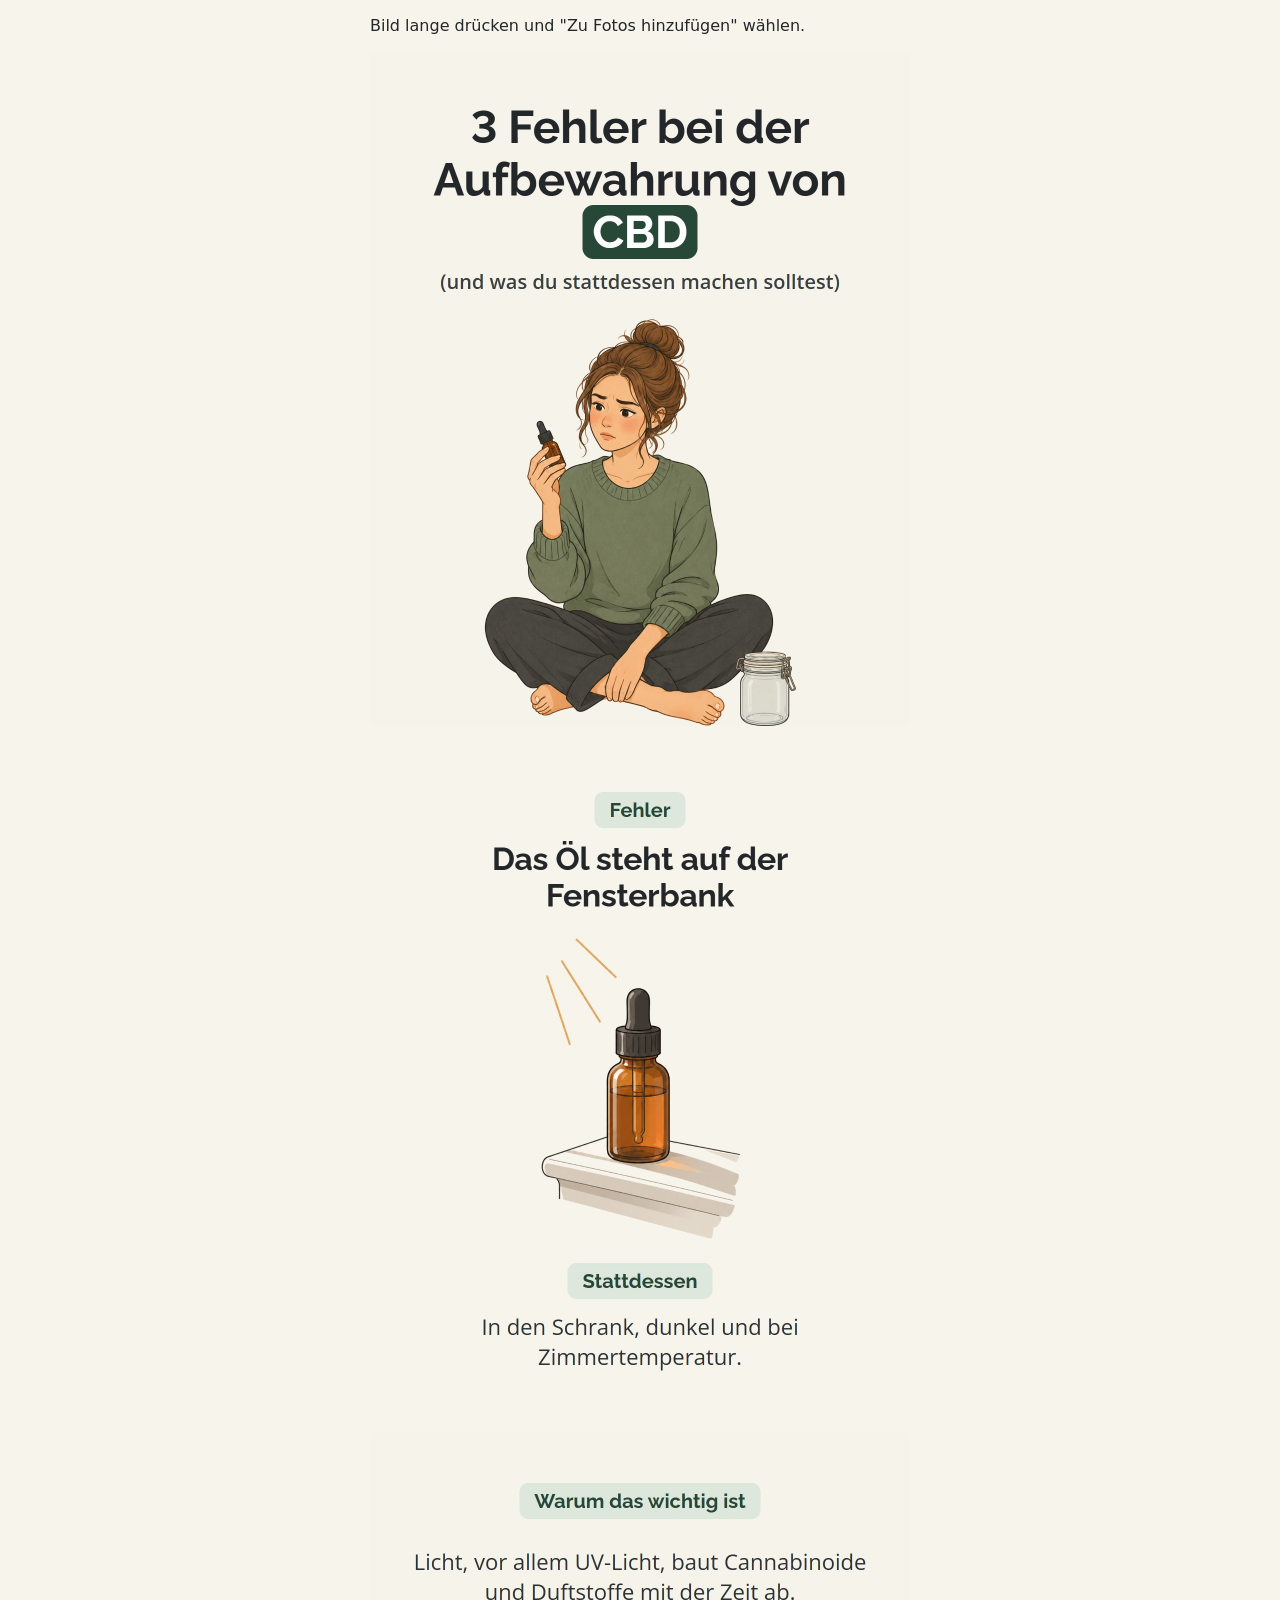
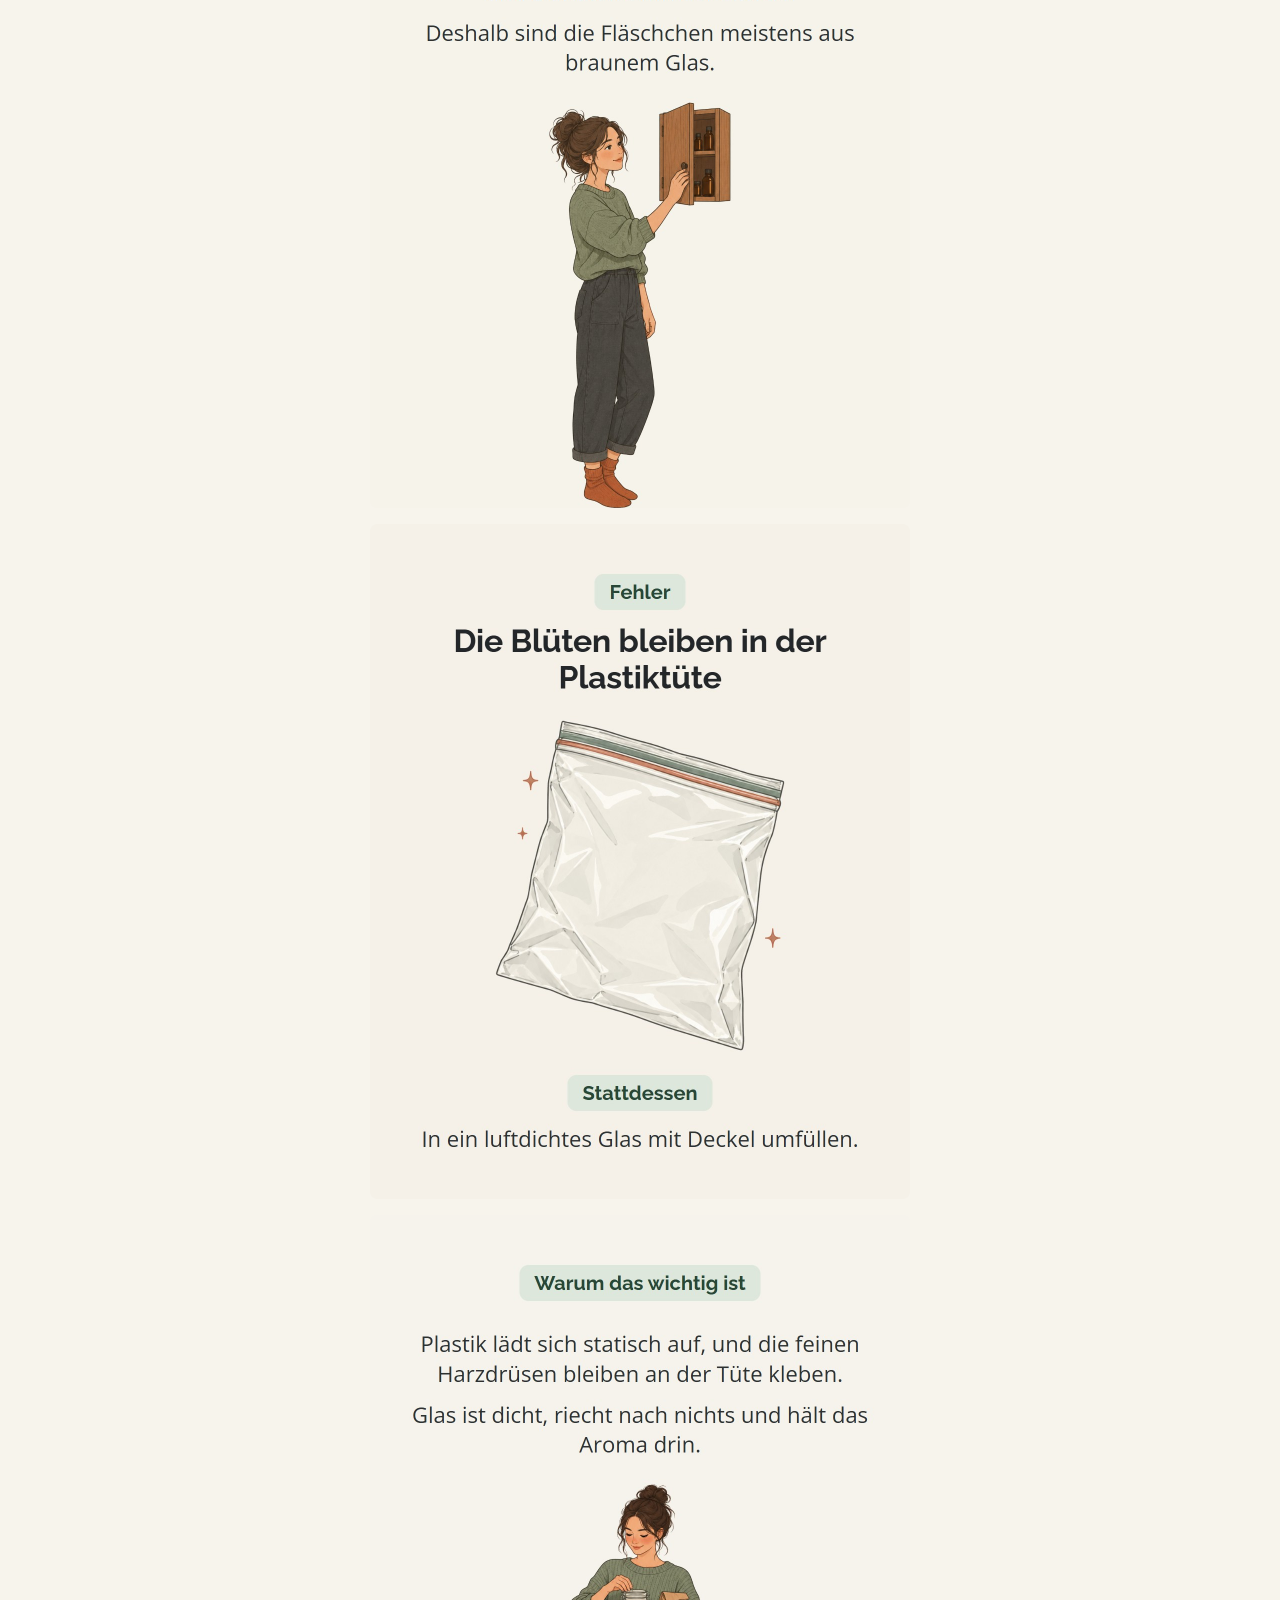
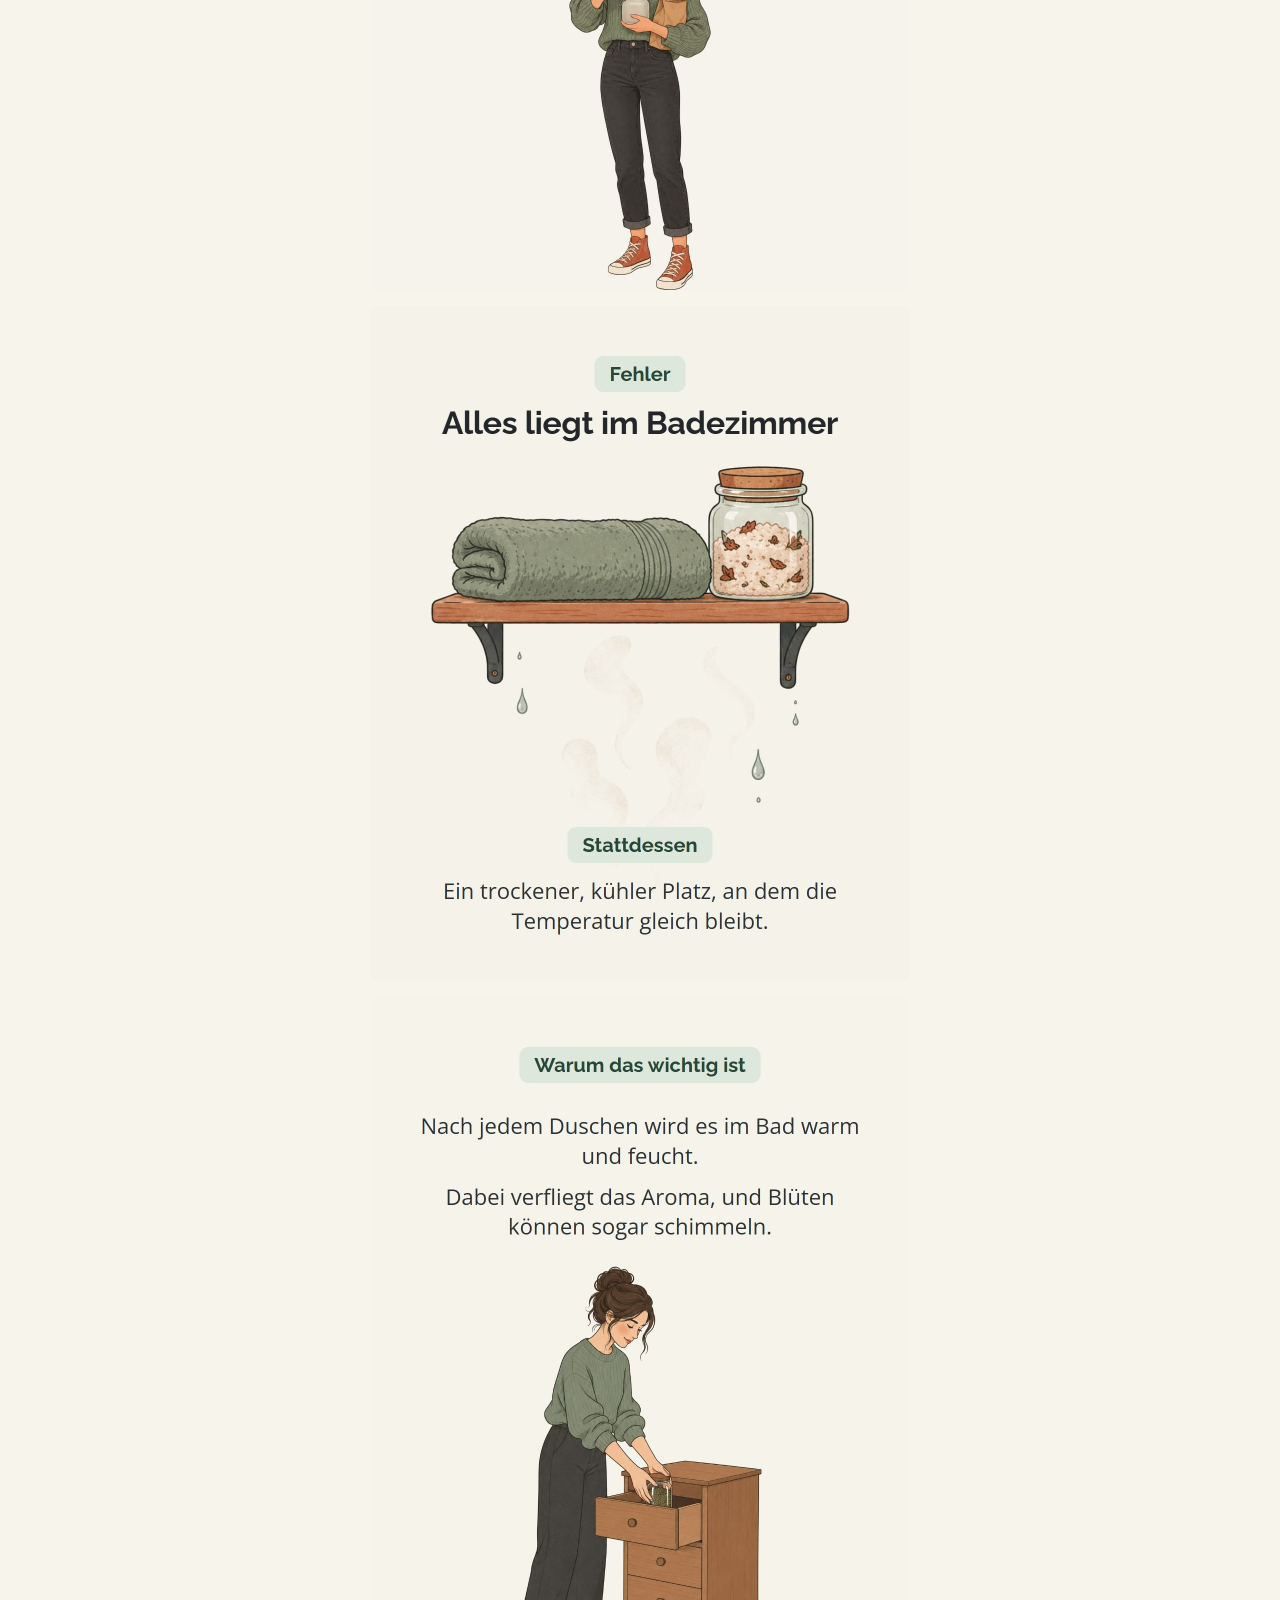
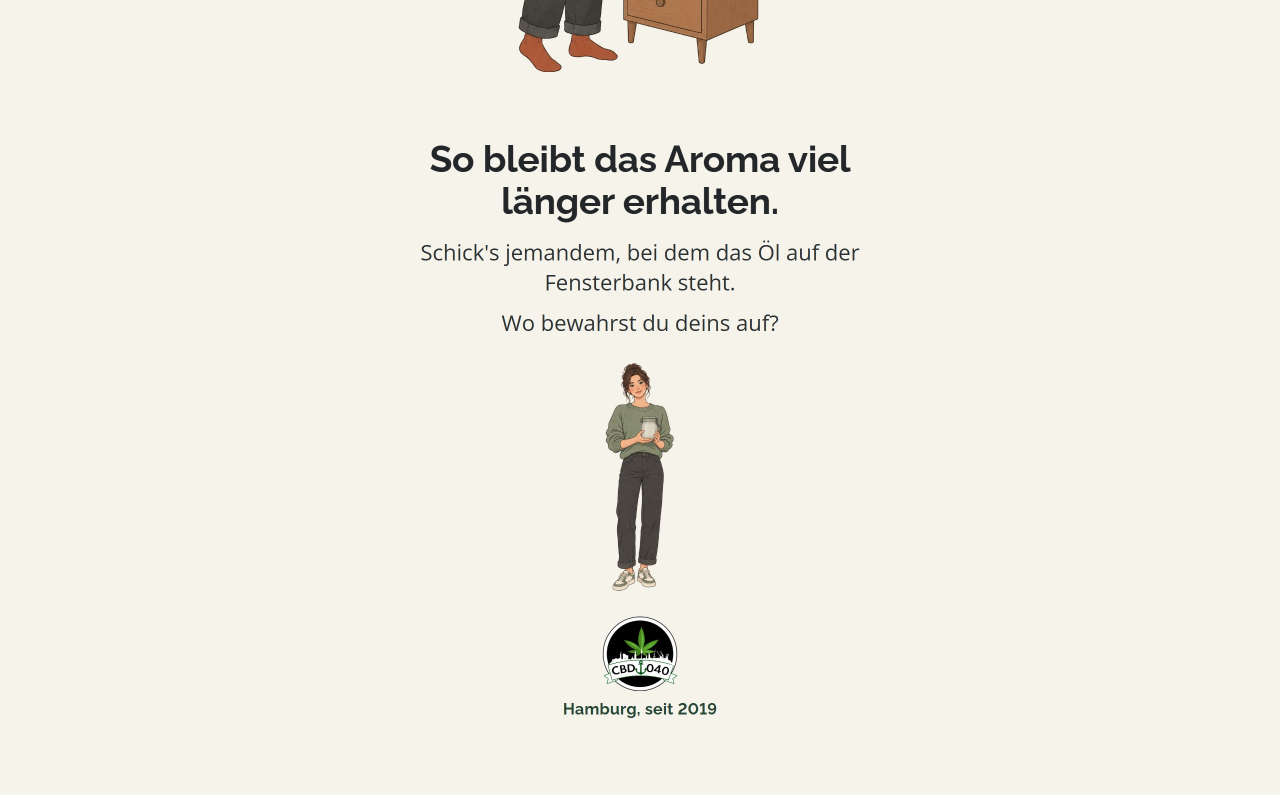
==== p/1028-ig/index.html @ 7aa8cf13 "Slides 28.10.: Aufbewahrung im Fehler-Stattdessen-Aufbau Co-Authored-By: Claude Opus 5.5 <noreply@an" ====
<!doctype html><html lang="de"><head><meta charset="utf-8"><meta name="viewport" content="width=device-width,initial-scale=1"><meta name="robots" content="noindex"><title>CBD040 Slides</title>
<style>body{margin:0;padding:16px;background:#f7f4ec;font:16px system-ui,sans-serif;color:#23272a}img{display:block;width:100%;max-width:540px;margin:0 auto 16px;border-radius:8px}p{max-width:540px;margin:0 auto 16px}</style></head>
<body><p>Bild lange drücken und "Zu Fotos hinzufügen" wählen.</p>
<img src="slide-01.jpg"><img src="slide-02.jpg"><img src="slide-03.jpg"><img src="slide-04.jpg"><img src="slide-05.jpg"><img src="slide-06.jpg"><img src="slide-07.jpg"><img src="slide-08.jpg">
</body></html>
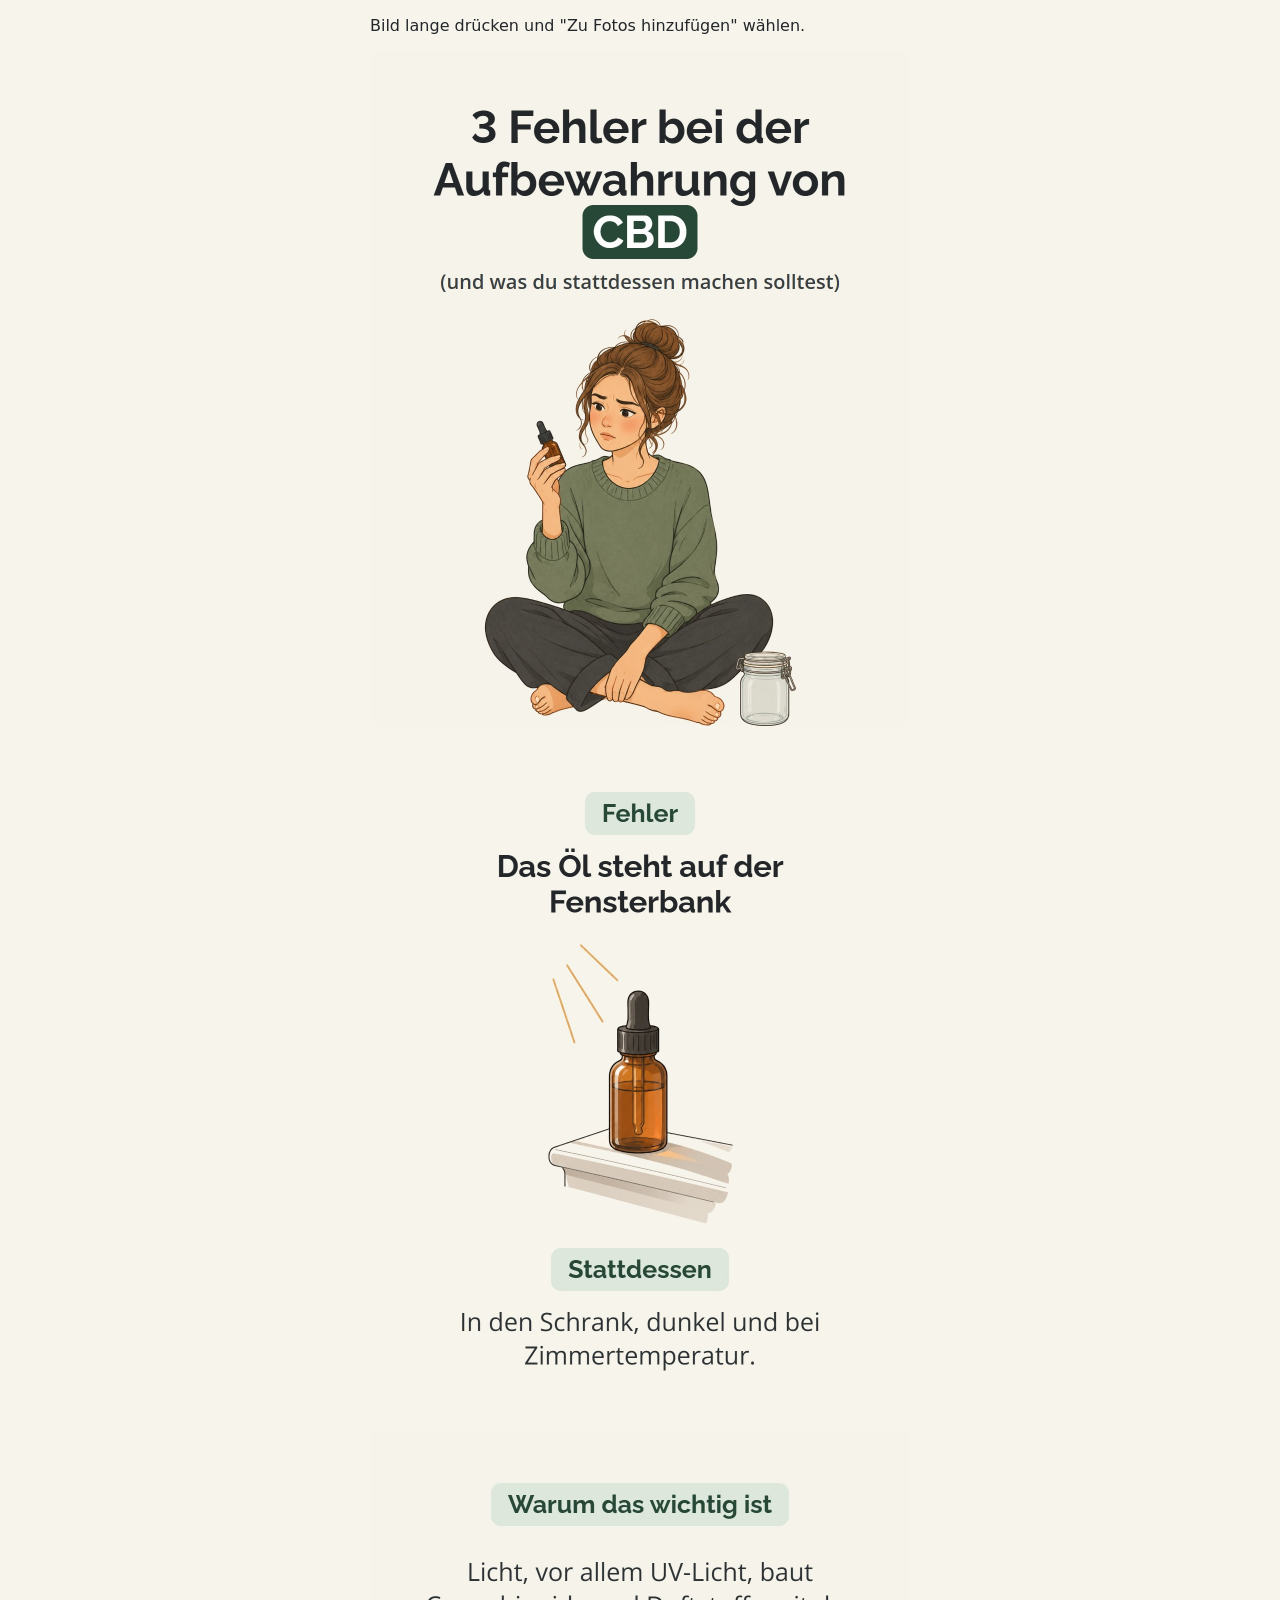
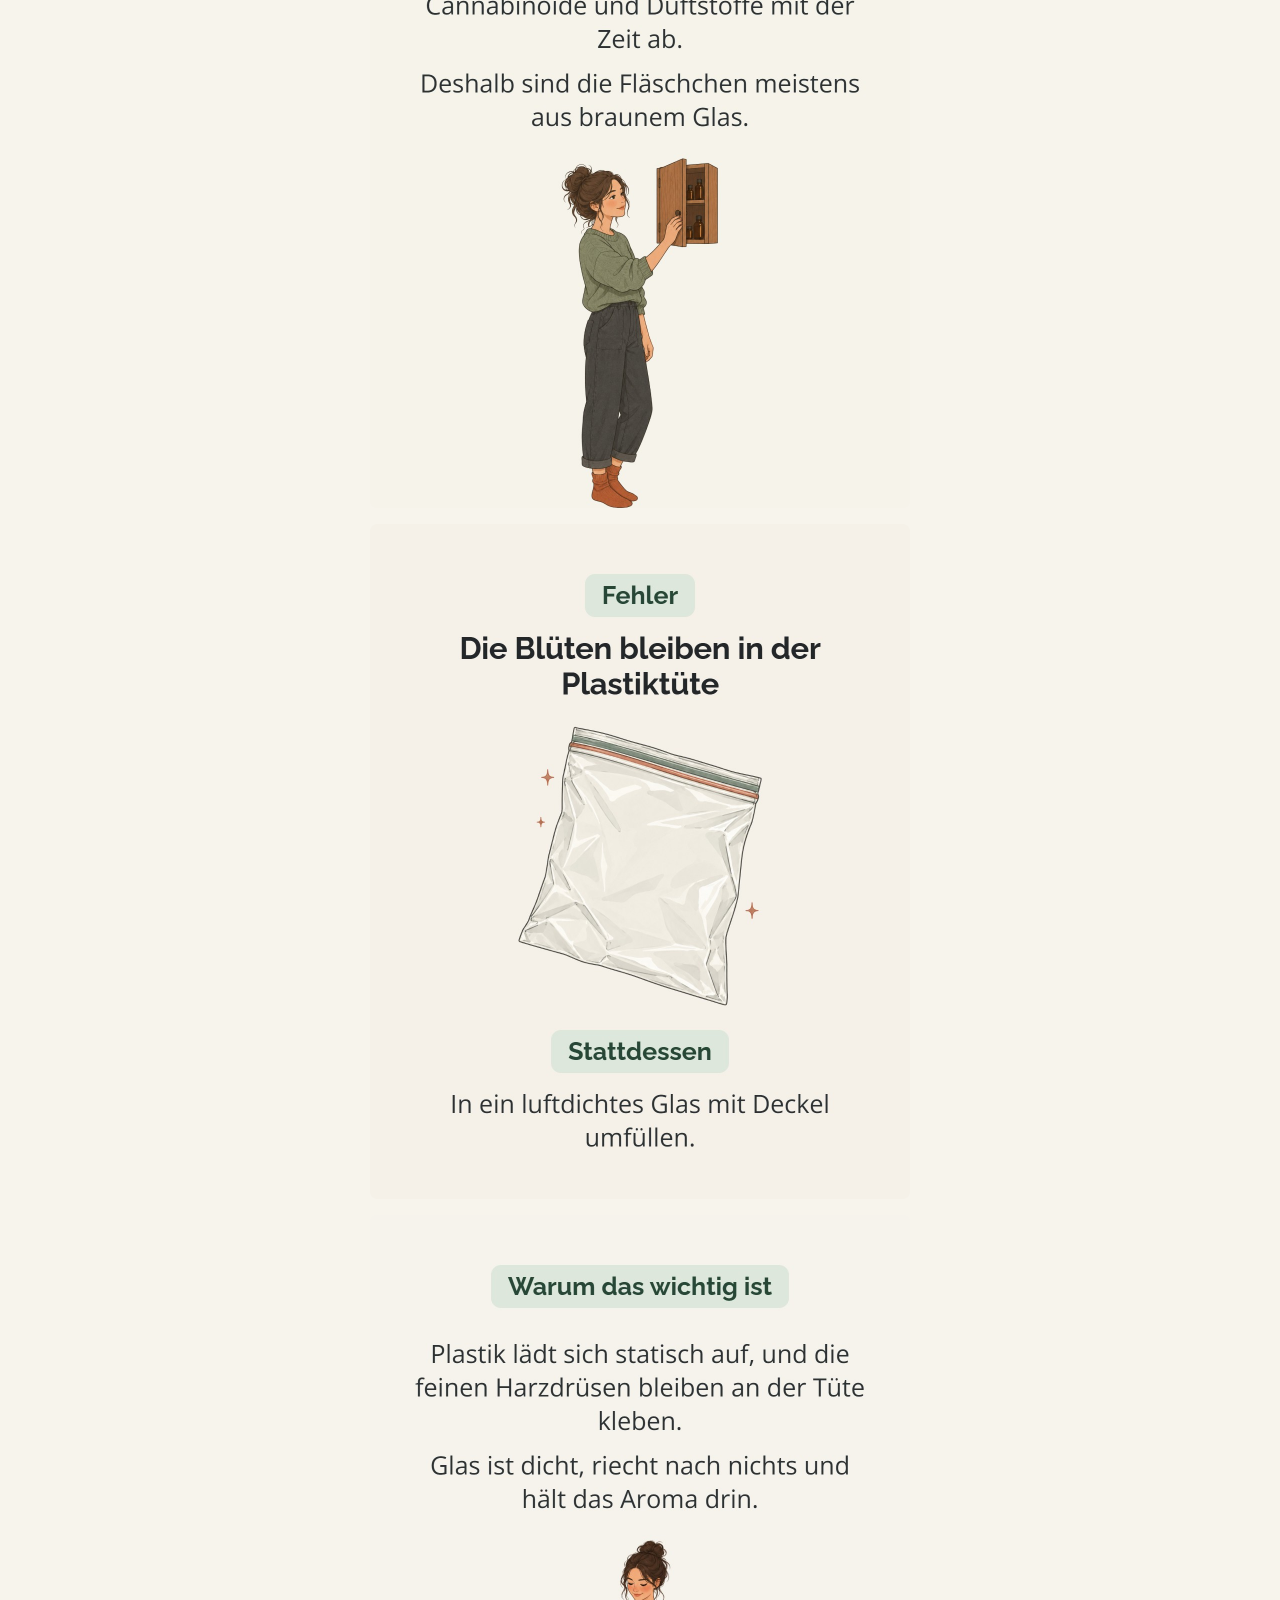
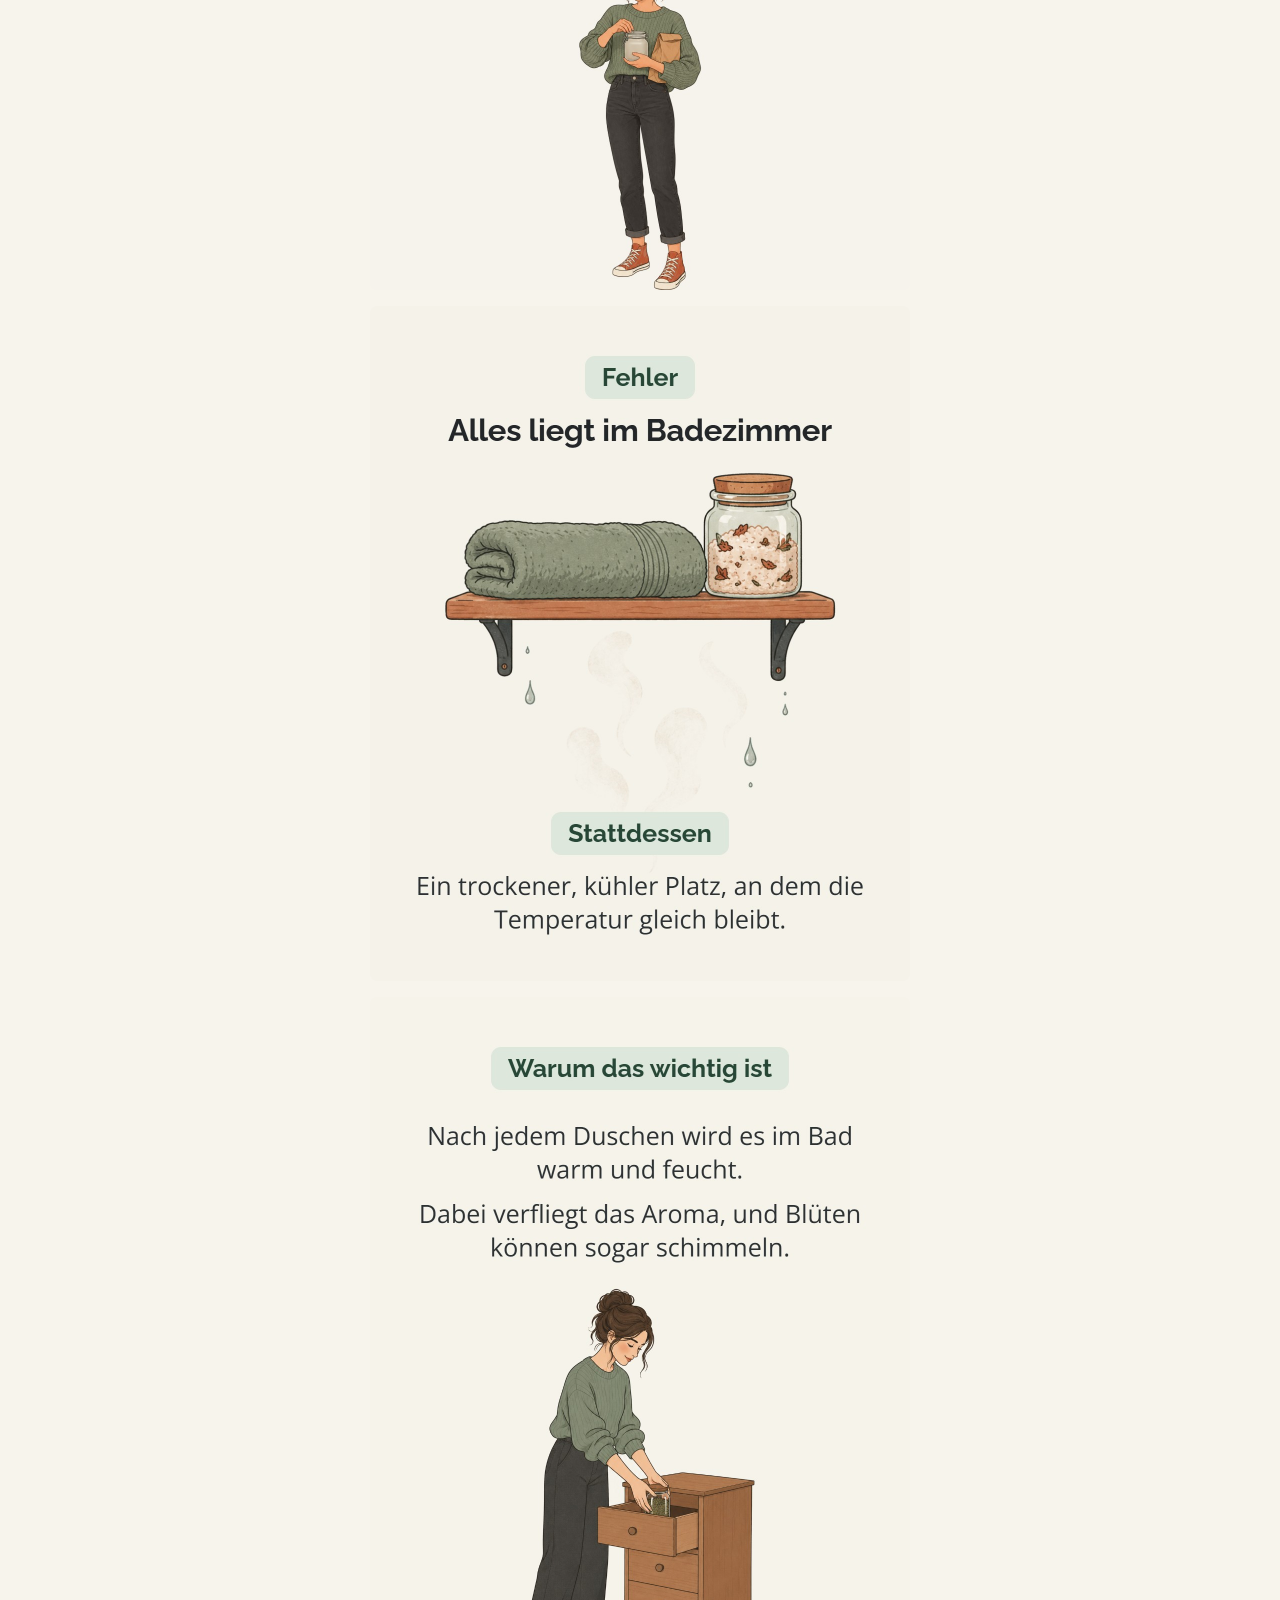
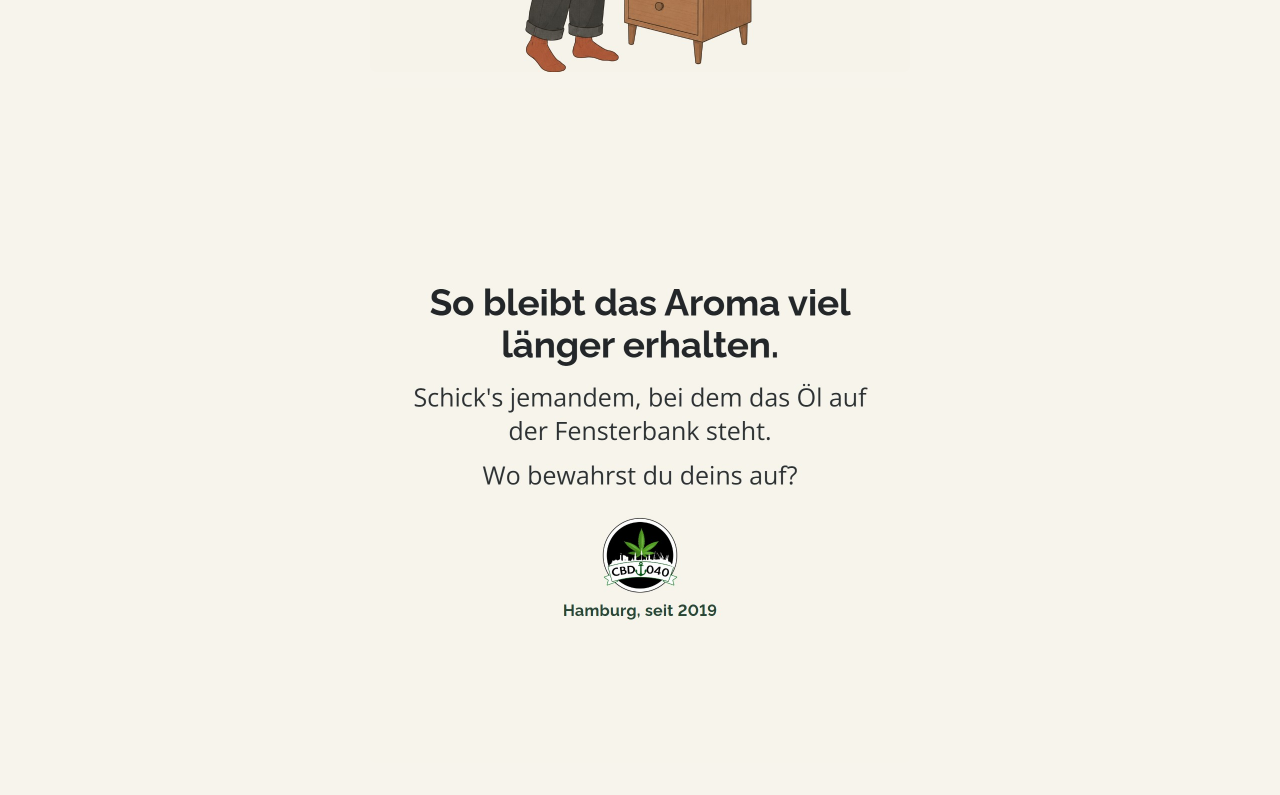
==== commit 91c5e427: "Slides 28.10.: Bilder mit Versionsnummer gegen Browser-Cache Co-Authored-By: Claude Opus 5.5 <norepl" ====
--- a/p/1028-ig/index.html
+++ b/p/1028-ig/index.html
@@ -1,5 +1,5 @@
 <!doctype html><html lang="de"><head><meta charset="utf-8"><meta name="viewport" content="width=device-width,initial-scale=1"><meta name="robots" content="noindex"><title>CBD040 Slides</title>
 <style>body{margin:0;padding:16px;background:#f7f4ec;font:16px system-ui,sans-serif;color:#23272a}img{display:block;width:100%;max-width:540px;margin:0 auto 16px;border-radius:8px}p{max-width:540px;margin:0 auto 16px}</style></head>
 <body><p>Bild lange drücken und "Zu Fotos hinzufügen" wählen.</p>
-<img src="slide-01.jpg"><img src="slide-02.jpg"><img src="slide-03.jpg"><img src="slide-04.jpg"><img src="slide-05.jpg"><img src="slide-06.jpg"><img src="slide-07.jpg"><img src="slide-08.jpg">
+<img src="slide-01.jpg?v=1793089333"><img src="slide-02.jpg?v=1793089333"><img src="slide-03.jpg?v=1793089333"><img src="slide-04.jpg?v=1793089333"><img src="slide-05.jpg?v=1793089333"><img src="slide-06.jpg?v=1793089333"><img src="slide-07.jpg?v=1793089333"><img src="slide-08.jpg?v=1793089333">
 </body></html>
